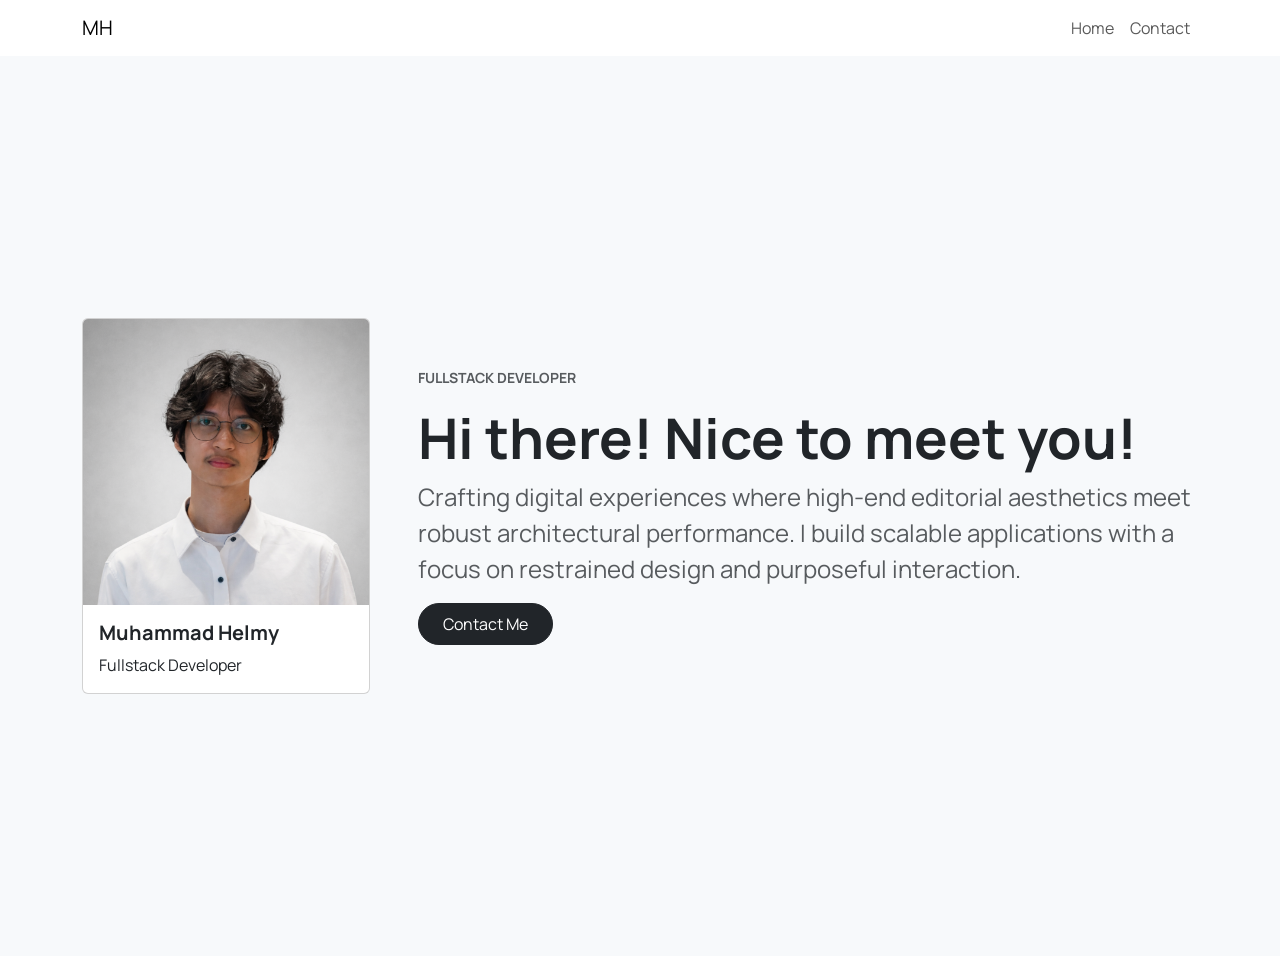
==== index.html @ 0b596d0b "Add contact and index pages with Bootstrap styling and custom CSS - Created contact.html for user co" ====
<!doctype html>
<html lang="en">
  <head>
    <meta charset="utf-8" />
    <meta name="viewport" content="width=device-width, initial-scale=1" />
    <title>Task Day 2 B66 - Stage 1</title>
    <!-- Bootstrap -->
    <link
      href="https://cdn.jsdelivr.net/npm/bootstrap@5.3.8/dist/css/bootstrap.min.css"
      rel="stylesheet"
      integrity="sha384-sRIl4kxILFvY47J16cr9ZwB07vP4J8+LH7qKQnuqkuIAvNWLzeN8tE5YBujZqJLB"
      crossorigin="anonymous"
    />
    <!-- Fonts -->
    <link
      href="https://fonts.googleapis.com/css2?family=Manrope:wght@200;400;600;700&display=swap"
      rel="stylesheet"
    />
    <!-- CSS -->
    <link rel="stylesheet" href="style.css" />
  </head>
  <body>
    <header class="sticky-top">
      <nav class="navbar navbar-expand-lg bg-custom-white">
        <div class="container d-flex justify-content-between">
          <!-- Logo -->
          <a class="navbar-brand" href="./index.html">MH</a>

          <!-- Toggle (mobile) -->
          <button
            class="navbar-toggler"
            type="button"
            data-bs-toggle="collapse"
            data-bs-target="#navbarNav"
          >
            <span class="navbar-toggler-icon"></span>
          </button>

          <!-- Menu -->
          <div
            class="collapse navbar-collapse justify-content-end"
            id="navbarNav"
          >
            <ul class="navbar-nav">
              <li class="nav-item">
                <a class="nav-link" href="./index.html">Home</a>
              </li>
              <li class="nav-item">
                <a class="nav-link" href="./contact.html">Contact</a>
              </li>
            </ul>
          </div>
        </div>
      </nav>
    </header>
    <main>
      <section
        id="home"
        class="vh-100 bg-custom-primary d-flex justify-content-center align-items-center gap-5"
      >
        <div class="container d-flex gap-5">
          <!-- Photo -->
          <div>
            <div class="card border-0.5" style="width: 18rem">
              <img src="./assets/profile.png" class="card-img-top" alt="..." />
              <div class="card-body">
                <h5 class="card-title fw-bold">Muhammad Helmy</h5>
                <p class="card-text">Fullstack Developer</p>
              </div>
            </div>
          </div>
          <!-- Content -->
          <div
            class="d-flex flex-column align-items-start justify-content-center"
          >
            <!-- Text Content -->
            <div>
              <p class="text-uppercase text-muted small fw-bold">
                Fullstack Developer
              </p>
              <h1 class="fw-bold display-4">Hi there! Nice to meet you!</h1>
              <p class="text-muted fs-4">
                Crafting digital experiences where high-end editorial aesthetics
                meet robust architectural performance. I build scalable
                applications with a focus on restrained design and purposeful
                interaction.
              </p>
            </div>
            <!-- Button -->
            <a
              href="./contact.html"
              class="btn btn-dark rounded-pill px-4 py-2"
            >
              Contact Me
            </a>
          </div>
        </div>
      </section>
    </main>
    <!-- Bootstrap -->
    <script
      src="https://cdn.jsdelivr.net/npm/bootstrap@5.3.8/dist/js/bootstrap.bundle.min.js"
      integrity="sha384-FKyoEForCGlyvwx9Hj09JcYn3nv7wiPVlz7YYwJrWVcXK/BmnVDxM+D2scQbITxI"
      crossorigin="anonymous"
    ></script>
  </body>
</html>
---- style.css ----
body {
  font-family: "Manrope", sans-serif;
  overflow: hidden;
}

.bg-custom-primary {
  background-color: #f7f9fb;
}

.bg-custom-white {
  background-color: #ffffff;
}
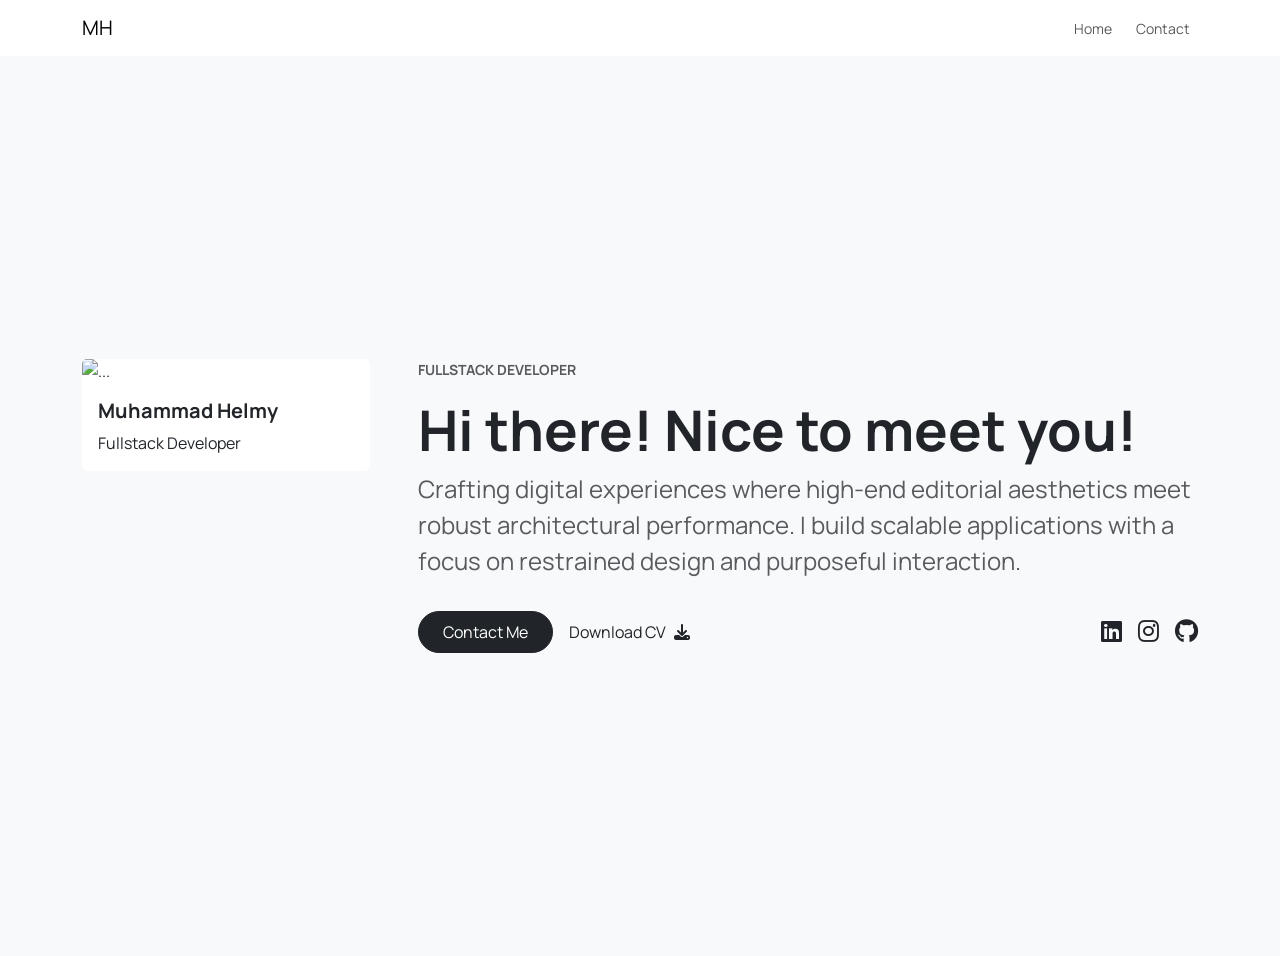
==== commit be8fed09: "Enhance contact and index pages with Bootstrap styling, Font Awesome icons, and improved layout for " ====
--- a/index.html
+++ b/index.html
@@ -4,6 +4,7 @@
     <meta charset="utf-8" />
     <meta name="viewport" content="width=device-width, initial-scale=1" />
     <title>Task Day 2 B66 - Stage 1</title>
+
     <!-- Bootstrap -->
     <link
       href="https://cdn.jsdelivr.net/npm/bootstrap@5.3.8/dist/css/bootstrap.min.css"
@@ -15,6 +16,10 @@
     <link
       href="https://fonts.googleapis.com/css2?family=Manrope:wght@200;400;600;700&display=swap"
       rel="stylesheet"
+    />
+    <link
+      rel="stylesheet"
+      href="https://cdnjs.cloudflare.com/ajax/libs/font-awesome/6.5.2/css/all.min.css"
     />
     <!-- CSS -->
     <link rel="stylesheet" href="style.css" />
@@ -41,7 +46,7 @@
             class="collapse navbar-collapse justify-content-end"
             id="navbarNav"
           >
-            <ul class="navbar-nav">
+            <ul class="navbar-nav small gap-2">
               <li class="nav-item">
                 <a class="nav-link" href="./index.html">Home</a>
               </li>
@@ -61,8 +66,8 @@
         <div class="container d-flex gap-5">
           <!-- Photo -->
           <div>
-            <div class="card border-0.5" style="width: 18rem">
-              <img src="./assets/profile.png" class="card-img-top" alt="..." />
+            <div class="card border-0" style="width: 18rem">
+              <img src="./assets/dummy.jpg" class="card-img-top" alt="..." />
               <div class="card-body">
                 <h5 class="card-title fw-bold">Muhammad Helmy</h5>
                 <p class="card-text">Fullstack Developer</p>
@@ -86,13 +91,42 @@
                 interaction.
               </p>
             </div>
-            <!-- Button -->
-            <a
-              href="./contact.html"
-              class="btn btn-dark rounded-pill px-4 py-2"
+
+            <!-- Button & Social Media -->
+            <div
+              class="d-flex justify-content-between align-items-center w-100 mt-3"
             >
-              Contact Me
-            </a>
+              <!-- Buttons -->
+              <div class="d-flex align-items-center gap-3">
+                <a
+                  href="./contact.html"
+                  class="btn btn-dark rounded-pill px-4 py-2"
+                >
+                  Contact Me
+                </a>
+
+                <a
+                  href="#"
+                  class="d-flex align-items-center gap-2 text-decoration-none text-dark"
+                >
+                  Download CV
+                  <i class="fa-solid fa-download"></i>
+                </a>
+              </div>
+
+              <!-- Social Media -->
+              <div class="d-flex align-items-center gap-3">
+                <a target="_blank" href="https://www.linkedin.com/in/muh-hlmy/">
+                  <i class="fa-brands fa-linkedin fs-4 text-dark"></i>
+                </a>
+                <a target="_blank" href="https://www.instagram.com/muhhl.my/">
+                  <i class="fa-brands fa-instagram fs-4 text-dark"></i>
+                </a>
+                <a target="_blank" href="https://github.com/muhhlmy/">
+                  <i class="fa-brands fa-github fs-4 text-dark"></i>
+                </a>
+              </div>
+            </div>
           </div>
         </div>
       </section>
--- a/style.css
+++ b/style.css
@@ -10,3 +10,7 @@
 .bg-custom-white {
   background-color: #ffffff;
 }
+
+.fa-brands:hover {
+  color: rgb(255, 255, 255);
+}
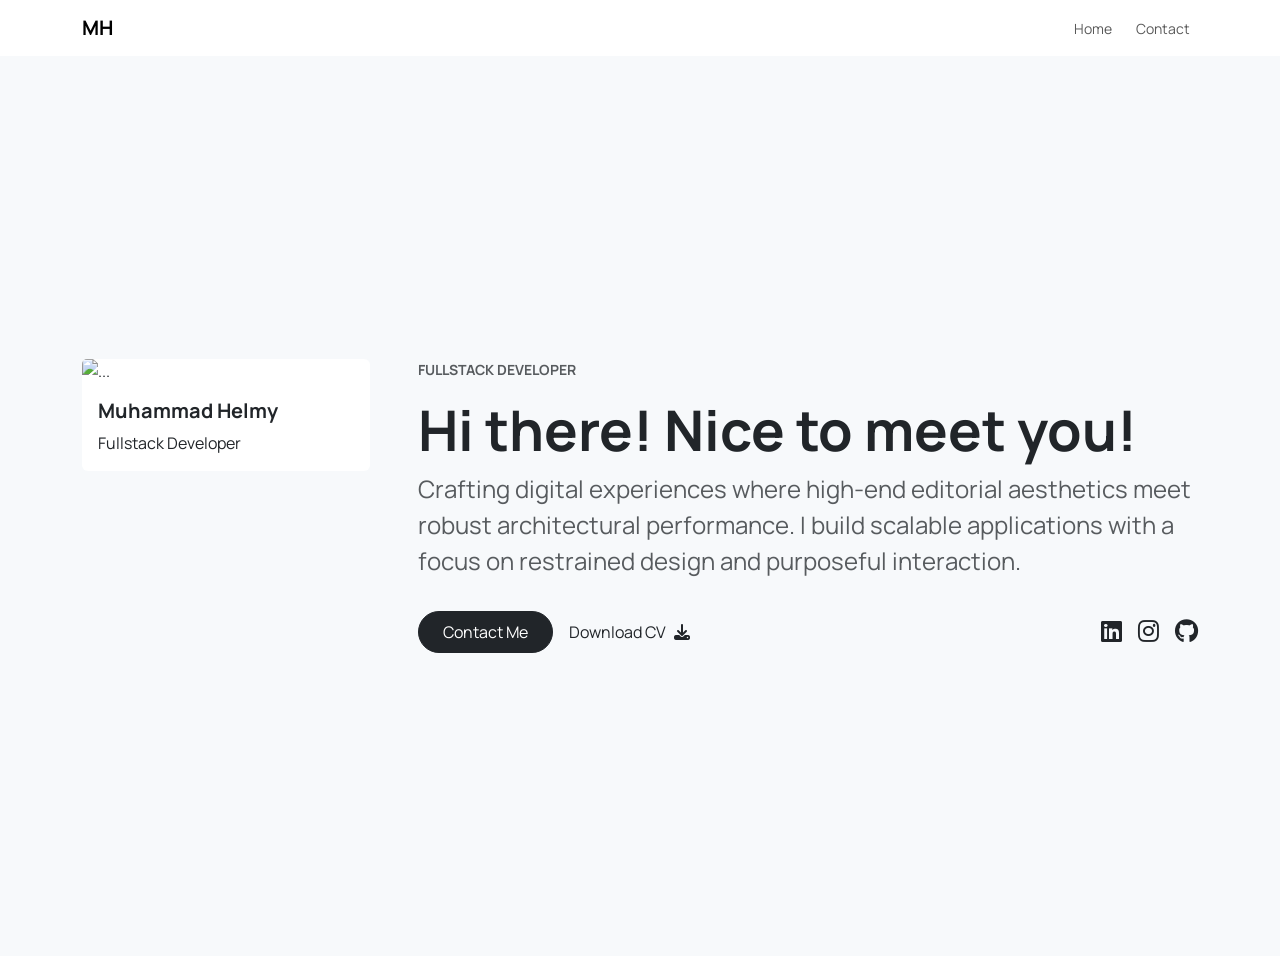
==== commit d546e6b8: "feat: Add logo SVG file and update HTML files to include favicon and title" ====
--- a/index.html
+++ b/index.html
@@ -3,8 +3,6 @@
   <head>
     <meta charset="utf-8" />
     <meta name="viewport" content="width=device-width, initial-scale=1" />
-    <title>Task Day 2 B66 - Stage 1</title>
-
     <!-- Bootstrap -->
     <link
       href="https://cdn.jsdelivr.net/npm/bootstrap@5.3.8/dist/css/bootstrap.min.css"
@@ -23,13 +21,15 @@
     />
     <!-- CSS -->
     <link rel="stylesheet" href="style.css" />
+    <link rel="shortcut icon" href="./assets/logo.svg" type="image/x-icon" />
+    <title>Task Day 2 B66 - Stage 1</title>
   </head>
   <body>
     <header class="sticky-top">
       <nav class="navbar navbar-expand-lg bg-custom-white">
         <div class="container d-flex justify-content-between">
           <!-- Logo -->
-          <a class="navbar-brand" href="./index.html">MH</a>
+          <a class="navbar-brand fw-bolder" href="./index.html">MH</a>
 
           <!-- Toggle (mobile) -->
           <button
@@ -106,7 +106,8 @@
                 </a>
 
                 <a
-                  href="#"
+                  target="_blank"
+                  href="https://drive.google.com/file/d/1oPvbJ0Uco0fnF1QJs1hy4bq7SaKO-Sc4/view"
                   class="d-flex align-items-center gap-2 text-decoration-none text-dark"
                 >
                   Download CV
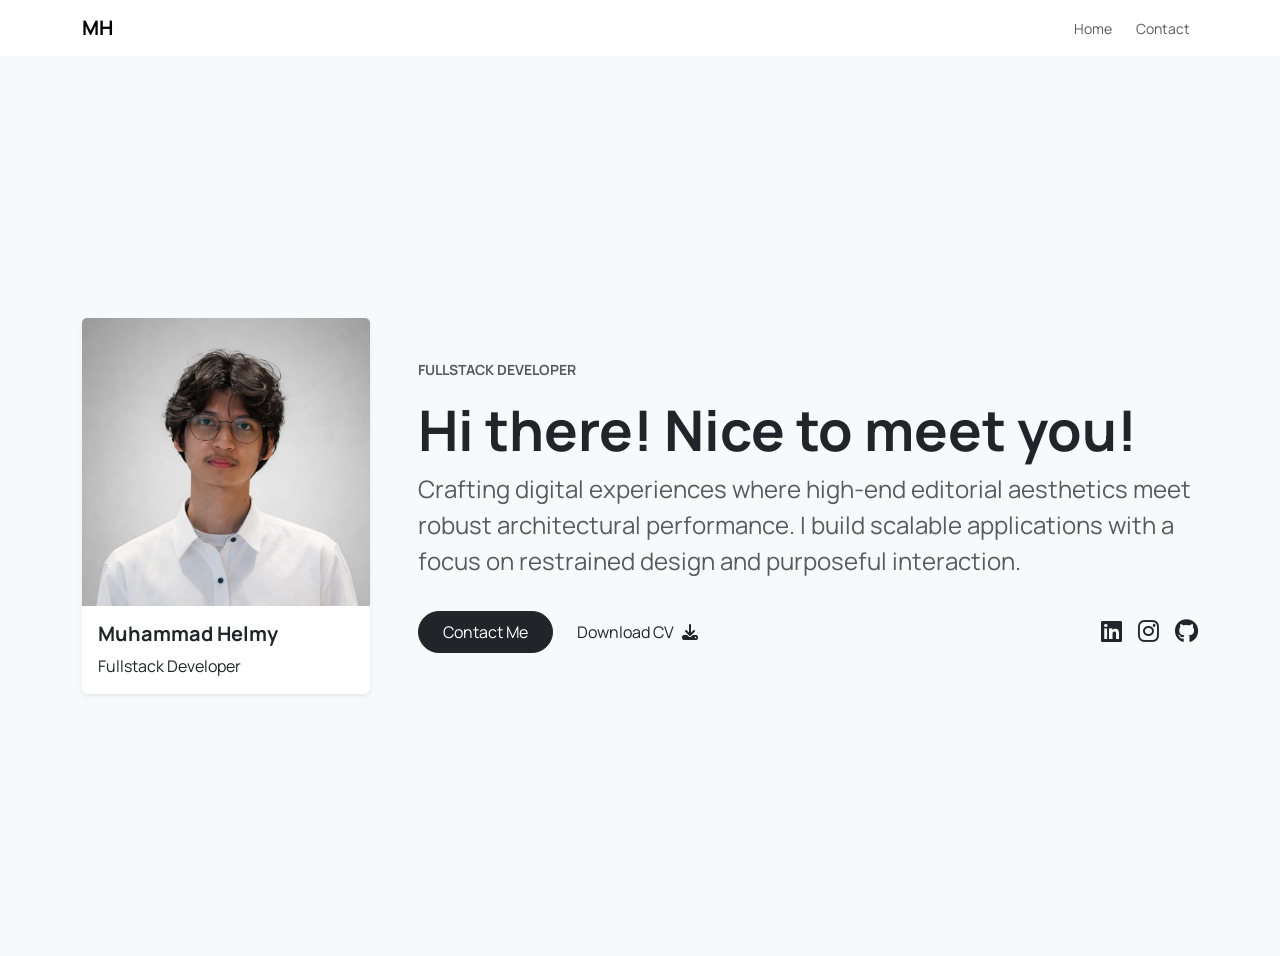
==== commit 35686d36: "feat: Add back button to contact form and update button section label in index.html" ====
--- a/index.html
+++ b/index.html
@@ -66,8 +66,13 @@
         <div class="container d-flex gap-5">
           <!-- Photo -->
           <div>
-            <div class="card border-0" style="width: 18rem">
-              <img src="./assets/dummy.jpg" class="card-img-top" alt="..." />
+            <div class="card border-0 shadow-sm" style="width: 18rem">
+              <img
+                src="./assets/profile.png"
+                class="card-img-top"
+                alt="..."
+                oncontextmenu="return false;"
+              />
               <div class="card-body">
                 <h5 class="card-title fw-bold">Muhammad Helmy</h5>
                 <p class="card-text">Fullstack Developer</p>
@@ -92,12 +97,12 @@
               </p>
             </div>
 
-            <!-- Button & Social Media -->
+            <!-- Buttons & Social Media -->
             <div
               class="d-flex justify-content-between align-items-center w-100 mt-3"
             >
               <!-- Buttons -->
-              <div class="d-flex align-items-center gap-3">
+              <div class="d-flex align-items-center gap-4">
                 <a
                   href="./contact.html"
                   class="btn btn-dark rounded-pill px-4 py-2"
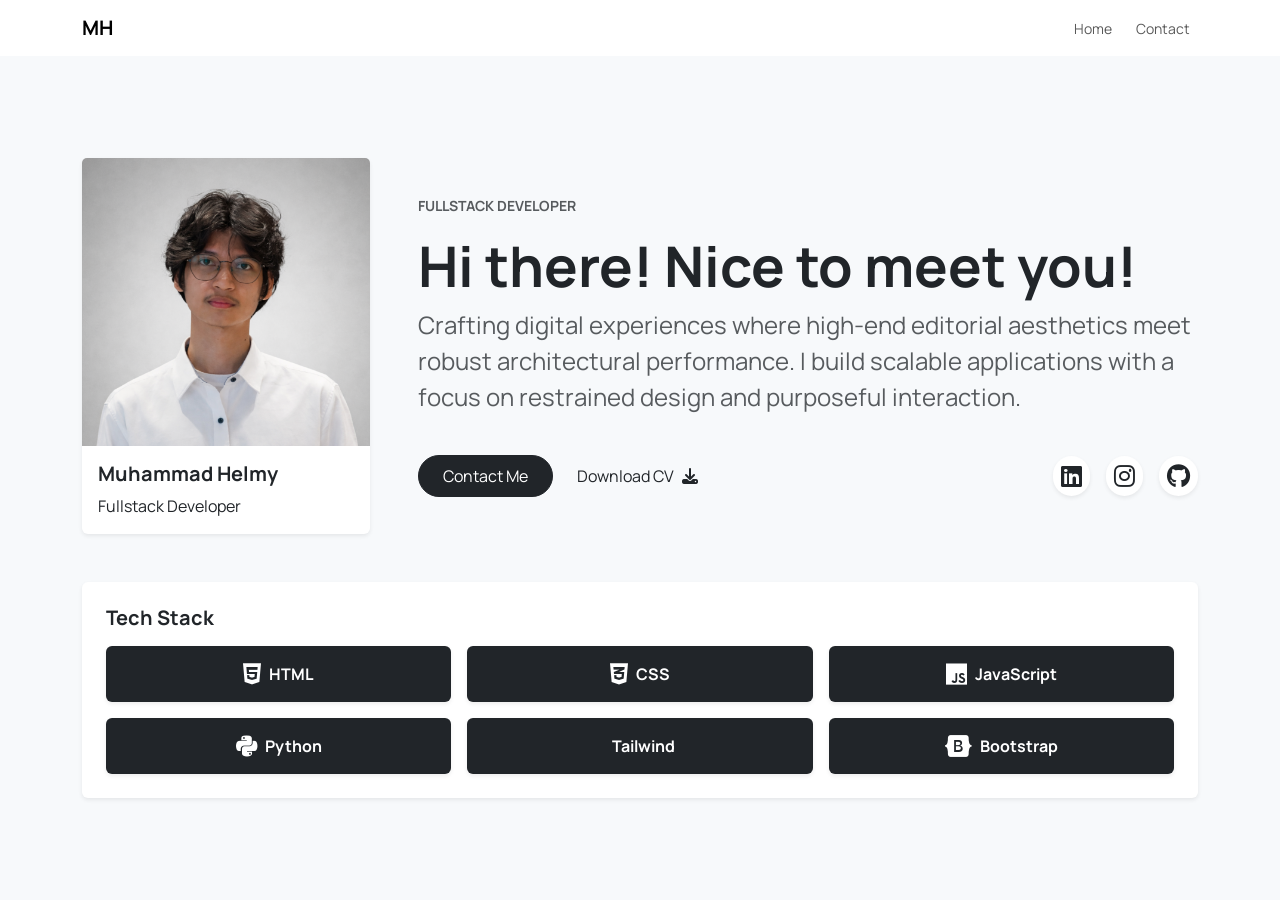
==== commit 1f769e0d: "feat:  added tech stack showcase" ====
--- a/index.html
+++ b/index.html
@@ -61,76 +61,152 @@
     <main>
       <section
         id="home"
-        class="vh-100 bg-custom-primary d-flex justify-content-center align-items-center gap-5"
+        class="bg-custom-primary d-flex justify-content-center align-items-center py-5"
       >
-        <div class="container d-flex gap-5">
-          <!-- Photo -->
-          <div>
-            <div class="card border-0 shadow-sm" style="width: 18rem">
-              <img
-                src="./assets/profile.png"
-                class="card-img-top"
-                alt="..."
-                oncontextmenu="return false;"
-              />
-              <div class="card-body">
-                <h5 class="card-title fw-bold">Muhammad Helmy</h5>
-                <p class="card-text">Fullstack Developer</p>
+        <div class="container d-flex flex-column gap-5">
+          <!-- Top Row -->
+          <div
+            class="d-flex flex-column flex-lg-row gap-5 align-items-center text-center text-lg-start"
+          >
+            <!-- Photo -->
+            <div>
+              <div class="card border-0 shadow-sm" style="width: 18rem">
+                <img
+                  src="./assets/profile.png"
+                  class="card-img-top"
+                  alt="..."
+                  oncontextmenu="return false;"
+                />
+                <div class="card-body">
+                  <h5 class="card-title fw-bold">Muhammad Helmy</h5>
+                  <p class="card-text">Fullstack Developer</p>
+                </div>
+              </div>
+            </div>
+            <!-- Content -->
+            <div
+              class="d-flex flex-column align-items-center align-items-lg-start justify-content-center"
+            >
+              <!-- Text Content -->
+              <div>
+                <p class="text-uppercase text-muted small fw-bold">
+                  Fullstack Developer
+                </p>
+                <h1 class="fw-bold display-4">Hi there! Nice to meet you!</h1>
+                <p class="text-muted fs-4">
+                  Crafting digital experiences where high-end editorial
+                  aesthetics meet robust architectural performance. I build
+                  scalable applications with a focus on restrained design and
+                  purposeful interaction.
+                </p>
+              </div>
+
+              <!-- Buttons & Social Media -->
+              <div
+                class="d-flex flex-column flex-xl-row justify-content-center justify-content-xl-between align-items-center w-100 mt-4 gap-4"
+              >
+                <!-- Buttons -->
+                <div
+                  class="d-flex flex-wrap justify-content-center align-items-center gap-3 gap-lg-4"
+                >
+                  <a
+                    href="./contact.html"
+                    class="btn btn-dark rounded-pill px-4 py-2"
+                  >
+                    Contact Me
+                  </a>
+
+                  <a
+                    target="_blank"
+                    href="https://drive.google.com/file/d/1oPvbJ0Uco0fnF1QJs1hy4bq7SaKO-Sc4/view"
+                    class="d-flex align-items-center gap-2 text-decoration-none text-dark"
+                  >
+                    Download CV
+                    <i class="fa-solid fa-download"></i>
+                  </a>
+                </div>
+
+                <!-- Social Media -->
+                <div class="d-flex align-items-center gap-3">
+                  <a
+                    target="_blank"
+                    href="https://www.linkedin.com/in/muh-hlmy/"
+                    class="p-2 rounded-5 bg-white d-flex justify-content-center align-items-center text-decoration-none shadow-sm"
+                  >
+                    <i class="fa-brands fa-linkedin fs-4 text-dark"></i>
+                  </a>
+                  <a
+                    target="_blank"
+                    href="https://www.instagram.com/muhhl.my/"
+                    class="p-2 rounded-5 bg-white d-flex justify-content-center align-items-center text-decoration-none shadow-sm"
+                  >
+                    <i class="fa-brands fa-instagram fs-4 text-dark"></i>
+                  </a>
+                  <a
+                    target="_blank"
+                    href="https://github.com/muhhlmy/"
+                    class="p-2 rounded-5 bg-white d-flex justify-content-center align-items-center text-decoration-none shadow-sm"
+                  >
+                    <i class="fa-brands fa-github fs-4 text-dark"></i>
+                  </a>
+                </div>
               </div>
             </div>
           </div>
-          <!-- Content -->
-          <div
-            class="d-flex flex-column align-items-start justify-content-center"
-          >
-            <!-- Text Content -->
-            <div>
-              <p class="text-uppercase text-muted small fw-bold">
-                Fullstack Developer
-              </p>
-              <h1 class="fw-bold display-4">Hi there! Nice to meet you!</h1>
-              <p class="text-muted fs-4">
-                Crafting digital experiences where high-end editorial aesthetics
-                meet robust architectural performance. I build scalable
-                applications with a focus on restrained design and purposeful
-                interaction.
-              </p>
-            </div>
-
-            <!-- Buttons & Social Media -->
-            <div
-              class="d-flex justify-content-between align-items-center w-100 mt-3"
-            >
-              <!-- Buttons -->
-              <div class="d-flex align-items-center gap-4">
-                <a
-                  href="./contact.html"
-                  class="btn btn-dark rounded-pill px-4 py-2"
-                >
-                  Contact Me
-                </a>
-
-                <a
-                  target="_blank"
-                  href="https://drive.google.com/file/d/1oPvbJ0Uco0fnF1QJs1hy4bq7SaKO-Sc4/view"
-                  class="d-flex align-items-center gap-2 text-decoration-none text-dark"
-                >
-                  Download CV
-                  <i class="fa-solid fa-download"></i>
-                </a>
-              </div>
-
-              <!-- Social Media -->
-              <div class="d-flex align-items-center gap-3">
-                <a target="_blank" href="https://www.linkedin.com/in/muh-hlmy/">
-                  <i class="fa-brands fa-linkedin fs-4 text-dark"></i>
-                </a>
-                <a target="_blank" href="https://www.instagram.com/muhhl.my/">
-                  <i class="fa-brands fa-instagram fs-4 text-dark"></i>
-                </a>
-                <a target="_blank" href="https://github.com/muhhlmy/">
-                  <i class="fa-brands fa-github fs-4 text-dark"></i>
-                </a>
+
+          <!-- Tech Stack Card -->
+          <div class="card border-0 shadow-sm w-100 p-2">
+            <div class="card-body">
+              <h5 class="card-title fw-bold mb-3">Tech Stack</h5>
+              <div class="row row-cols-2 row-cols-md-3 g-3">
+                <div class="col">
+                  <div
+                    class="d-flex align-items-center justify-content-center gap-2 text-bg-dark p-3 rounded shadow-sm h-100"
+                  >
+                    <i class="fa-brands fa-html5 fs-4"></i>
+                    <span class="fs-6 fw-bold">HTML</span>
+                  </div>
+                </div>
+                <div class="col">
+                  <div
+                    class="d-flex align-items-center justify-content-center gap-2 text-bg-dark p-3 rounded shadow-sm h-100"
+                  >
+                    <i class="fa-brands fa-css3-alt fs-4"></i>
+                    <span class="fs-6 fw-bold">CSS</span>
+                  </div>
+                </div>
+                <div class="col">
+                  <div
+                    class="d-flex align-items-center justify-content-center gap-2 text-bg-dark p-3 rounded shadow-sm h-100"
+                  >
+                    <i class="fa-brands fa-js fs-4"></i>
+                    <span class="fs-6 fw-bold">JavaScript</span>
+                  </div>
+                </div>
+                <div class="col">
+                  <div
+                    class="d-flex align-items-center justify-content-center gap-2 text-bg-dark p-3 rounded shadow-sm h-100"
+                  >
+                    <i class="fa-brands fa-python fs-4"></i>
+                    <span class="fs-6 fw-bold">Python</span>
+                  </div>
+                </div>
+                <div class="col">
+                  <div
+                    class="d-flex align-items-center justify-content-center gap-2 text-bg-dark p-3 rounded shadow-sm h-100"
+                  >
+                    <i class="fa-brands fa-tailwind-css fs-4"></i>
+                    <span class="fs-6 fw-bold">Tailwind</span>
+                  </div>
+                </div>
+                <div class="col">
+                  <div
+                    class="d-flex align-items-center justify-content-center gap-2 text-bg-dark p-3 rounded shadow-sm h-100"
+                  >
+                    <i class="fa-brands fa-bootstrap fs-4"></i>
+                    <span class="fs-6 fw-bold">Bootstrap</span>
+                  </div>
+                </div>
               </div>
             </div>
           </div>
--- a/style.css
+++ b/style.css
@@ -1,6 +1,6 @@
 body {
   font-family: "Manrope", sans-serif;
-  overflow: hidden;
+  overflow-x: hidden;
 }
 
 .bg-custom-primary {
@@ -14,3 +14,7 @@
 .fa-brands:hover {
   color: rgb(255, 255, 255);
 }
+
+#home {
+  min-height: calc(100vh - 56px);
+}
